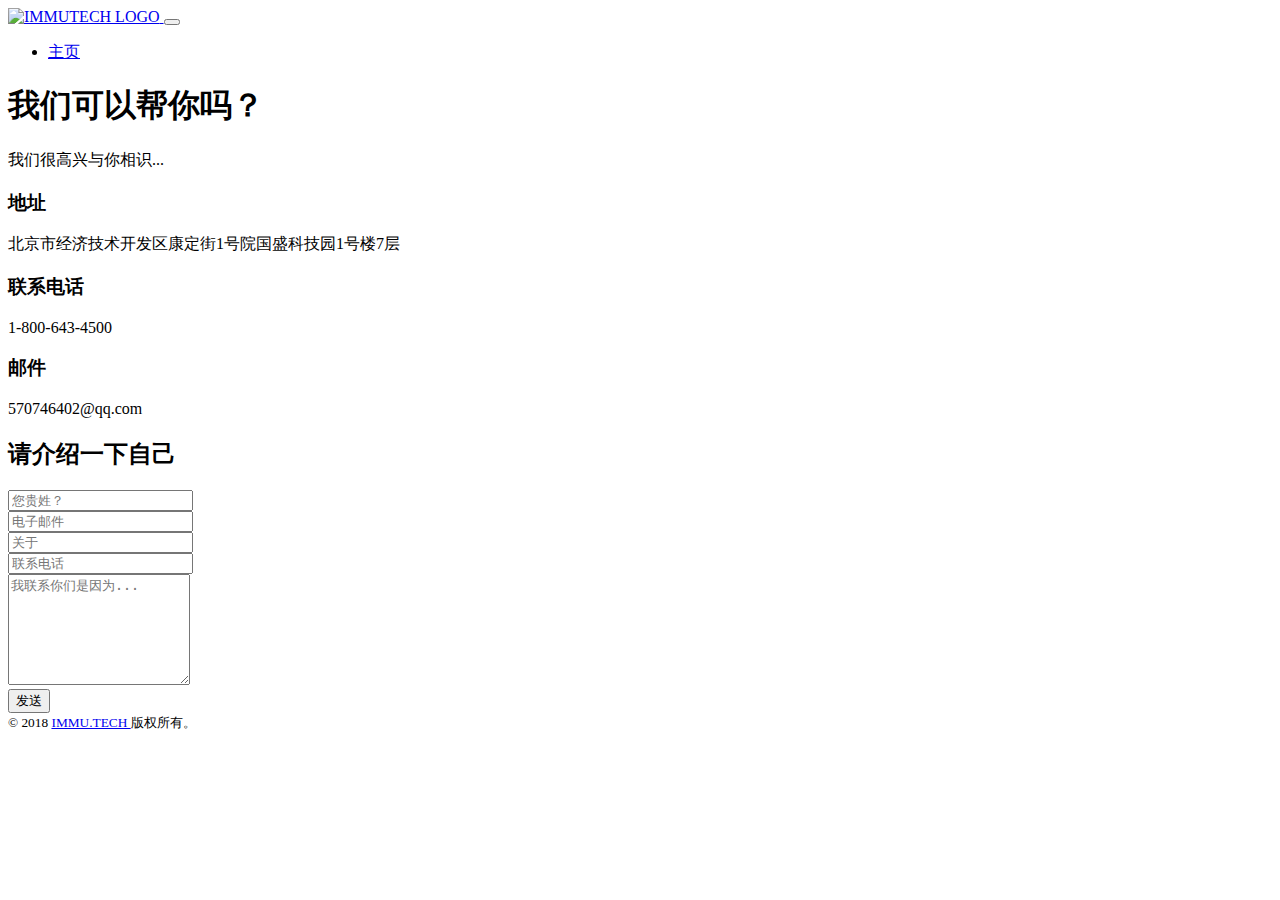
==== contacts.html @ 006c4b8a "Add files via upload" ====
<!DOCTYPE html>
<html lang="en" class="no-js">
  <!-- Head -->
  <head>
    <title>IMMUTECH | 联系我们</title>

    <!-- Meta -->
    <meta charset="utf-8"/>
    <meta name="viewport" content="width=device-width, initial-scale=1, shrink-to-fit=no">
    <meta http-equiv="x-ua-compatible" content="ie=edge">
    <meta name="keywords" content="immunotherapy, 免疫治疗, 细胞治疗, immunology">
    <meta name="description" content="IMMUTECH | 医明佳和">
    <meta name="author" content="immu.tech">

    <!-- Favicon -->
    <link rel="shortcut icon" href="favicon.ico" type="image/x-icon">

    <!-- Web Fonts -->
    <link href="//fonts.googleapis.com/css?family=Playfair+Display:400,700%7COpen+Sans:300,400,600,700" rel="stylesheet">

    <!-- Web Fonts -->
    <link href="//fonts.googleapis.com/css?family=Playfair+Display:400,700%7COpen+Sans:300,400,600,700" rel="stylesheet">

    <!-- Bootstrap Styles -->
    <link rel="stylesheet" type="text/css" href="assets/vendors/bootstrap/css/bootstrap.css">

    <!-- Components Vendor Styles -->
    <link rel="stylesheet" type="text/css" href="assets/vendors/font-awesome/css/fontawesome-all.min.css">

    <!-- Theme Styles -->
    <link rel="stylesheet" type="text/css" href="assets/css/styles.css">
    <style type="text/css">
      span{
        color: #0d6bbc;
        font-family: Futura;
      }
    </style>
    <!-- Chinese Fonts -->
    <script type="text/javascript" src="youziku.api.min.js"></script> 
    <script type="text/javascript"> 
      
      $youziku.load("h1", "3a5d641048bb4bfd8fa4d58d7695a85d", "cyjianxk");
      
      $youziku.draw(); 
      </script>
  </head>
  <!-- End Head -->

  <body>
    <!-- Header -->
    <header>
      <!-- Navbar -->
      <nav class="js-navbar-scroll navbar fixed-top navbar-expand-lg navbar-dark">
        <div class="container-fluid">
          <a class="navbar-brand" href="index.html">
            <img src="assets/img/logo-white.png" alt="IMMUTECH LOGO" style="width: 180px;">
          </a>

          <button class="navbar-toggler" type="button"
                  data-toggle="collapse"
                  data-target="#navbarTogglerDemo"

                  aria-controls="navbarTogglerDemo"
                  aria-expanded="false"
                  aria-label="Toggle navigation">
            <span class="navbar-toggler-icon"></span>
          </button>

          <div class="collapse navbar-collapse" id="navbarTogglerDemo">

            <ul class="navbar-nav ml-auto mt-2 mt-lg-0">
              <li class="nav-item mr-4 mb-2 mb-lg-0">
                <a class="nav-link" href="immutechstart.html">主页</a>
              </li>
            </ul>
          </div>
        </div>
      </nav>
      <!-- End Navbar -->

      <!-- Promo Block -->
      <section class="js-parallax u-promo-block u-promo-block--mheight-500 u-overlay u-overlay--dark text-white" style="background-image: url(assets/img-temp/1920x1080/img7.jpg);">
        <!-- Promo Content -->
        <div class="container u-overlay__inner u-ver-center u-content-space">
          <div class="row justify-content-center">
            <div class="col-12">
              <div class="text-center">
                <h1 class="display-sm-4 display-lg-3">我们可以帮你吗？</h1>
                <p class="h6 text-uppercase u-letter-spacing-sm mb-0">我们很高兴与你相识...</p>
              </div>
            </div>
          </div>
        </div>
        <!-- End Promo Content -->
      </section>
      <!-- End Promo Block -->
    </header>
    <!-- End Header -->

    <main role="main">
      <!-- Icon Block -->
      <section class="container-fluid">
        <div class="row text-center u-icon-block">
          <!-- Icon Block Column -->
          <div class="col-lg-4 u-icon-block__col">
            <span class="u-icon u-icon-primary u-icon--size--xl rounded-circle mb-4">
              <span class="fas fa-map u-icon__inner text-white"></span>
            </span>
            <h3 class="h5">地址</h3>
            <p class="mb-0">北京市经济技术开发区康定街1号院国盛科技园1号楼7层</p>
          </div>
          <!-- End Icon Block Column -->

          <!-- Icon Block Column -->
          <div class="col-lg-4 u-icon-block__col u-icon-block__col--left-brd">
            <span class="u-icon u-icon-primary u-icon--size--xl rounded-circle mb-4">
              <span class="fas fa-mobile u-icon__inner text-white"></span>
            </span>
            <h3 class="h5">联系电话</h3>
            <p class="mb-0">1-800-643-4500</p>
          </div>
          <!-- End Icon Block Column -->

          <!-- Icon Block Column -->
          <div class="col-lg-4 u-icon-block__col u-icon-block__col--left-brd">
            <span class="u-icon u-icon-primary u-icon--size--xl rounded-circle mb-4">
              <span class="fas fa-envelope-open u-icon__inner text-white"></span>
            </span>
            <h3 class="h5">邮件</h3>
            <p class="mb-0">570746402@qq.com</p>
          </div>
          <!-- End Icon Block Column -->
        </div>
      </section>
      <!-- End Icon Block -->

      <!-- Contact Form -->
      <section class="u-content-space">
        <div class="container">
          <header class="text-center w-md-50 mx-auto mb-8">
            <h2 class="h1">请介绍一下自己</h2>
            
          </header>

          <form class="text-center w-md-75 mx-auto" action="#">
            <div class="row">
              <div class="col-lg-6 form-group mb-4">
                <input class="form-control form-control-lg" placeholder="您贵姓？" type="text">
              </div>

              <div class="col-lg-6 form-group mb-4">
                <input class="form-control form-control-lg" placeholder="电子邮件" type="email">
              </div>

              <div class="col-lg-6 form-group mb-4">
                <input class="form-control form-control-lg" placeholder="关于" type="text">
              </div>

              <div class="col-lg-6 form-group mb-4">
                <input class="form-control form-control-lg" placeholder="联系电话" type="tel">
              </div>

              <div class="col-lg-12 form-group mb-6">
                <textarea class="form-control form-control-lg" rows="7" placeholder="我联系你们是因为..."></textarea>
              </div>
            </div>

            <div class="text-center">
              <button class="btn btn-lg btn-primary py-3 px-4" type="submit">发送</button>
            </div>
          </form>
        </div>
      </section>
      <!-- End Contact Form -->
    </main>

    <!-- Footer -->
    <footer class="bg-dark py-5">
      <div class="container">
        <div class="row">
          <div class="col-md-8 text-center text-md-left mb-3 mb-md-0">
            <small class="text-white">&copy; 2018 <a class="text-white" href="https://immu.tech"> IMMU.TECH </a>版权所有。</small>
          </div>

          
        </div>
      </div>
    </footer>
    <!-- End Footer -->

    <!-- Call Us Modal Window -->
    <!-- End Call Us Modal Window -->

    <!-- JAVASCRIPTS (Load javascripts at bottom, this will reduce page load time) -->
    <!-- Global Vendor -->
    <script src="assets/vendors/jquery.min.js"></script>
    <script src="assets/vendors/jquery.migrate.min.js"></script>
    <script src="assets/vendors/popper.min.js"></script>
    <script src="assets/vendors/bootstrap/js/bootstrap.min.js"></script>

    <!-- Components Vendor  -->
    <script src="assets/vendors/jquery.parallax.js"></script>

    <!-- Theme Settings and Calls -->
    <script src="assets/js/global.js"></script>

    <!-- Theme Components and Settings -->
    <script src="assets/js/vendors/parallax.js"></script>
    <!-- END JAVASCRIPTS -->
  </body>
  <!-- End Body -->
</html>
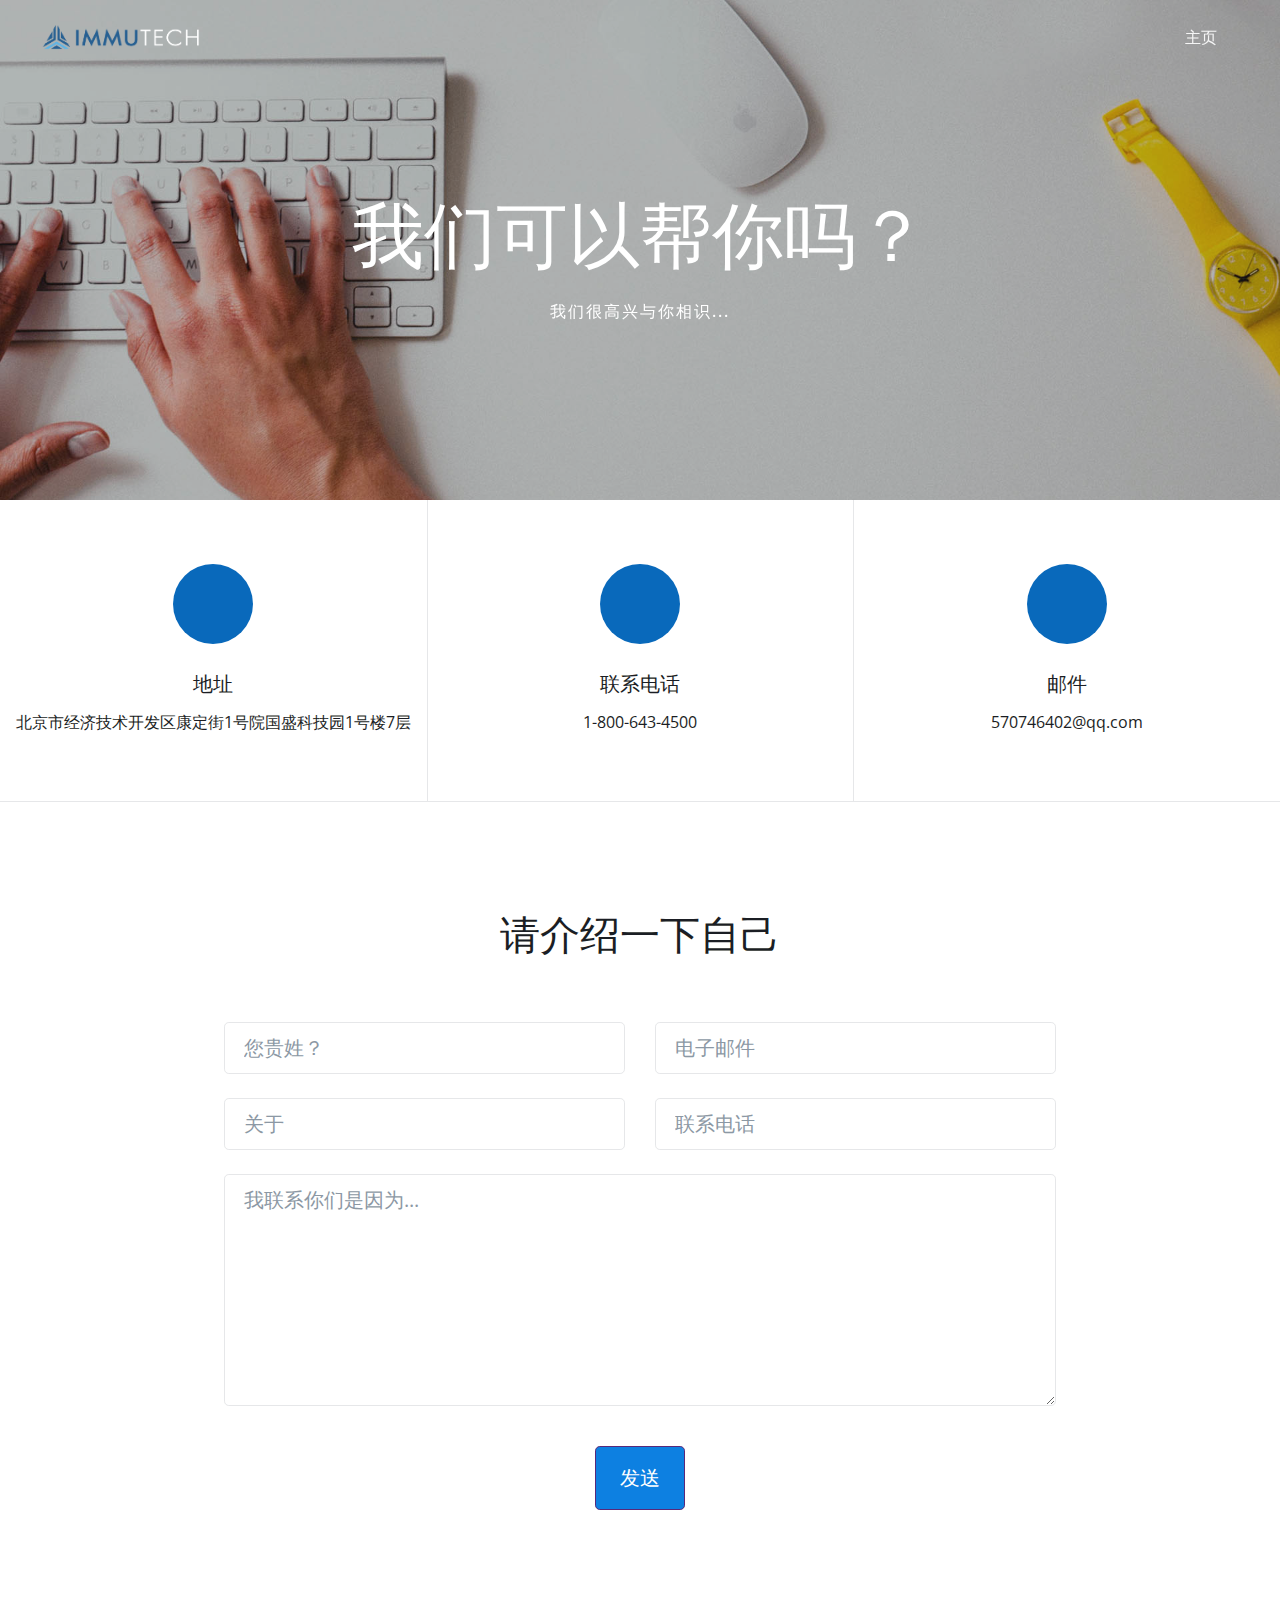
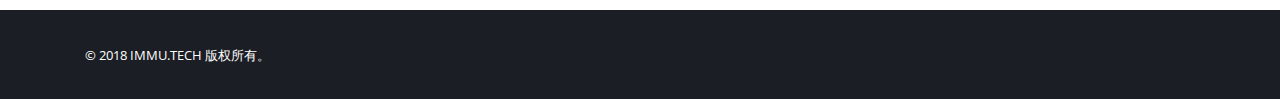
==== commit 4a59cd1c: "Update contacts.html" ====
--- a/contacts.html
+++ b/contacts.html
@@ -70,7 +70,7 @@
 
             <ul class="navbar-nav ml-auto mt-2 mt-lg-0">
               <li class="nav-item mr-4 mb-2 mb-lg-0">
-                <a class="nav-link" href="immutechstart.html">主页</a>
+                <a class="nav-link" href="index.html">主页</a>
               </li>
             </ul>
           </div>
@@ -209,4 +209,4 @@
     <!-- END JAVASCRIPTS -->
   </body>
   <!-- End Body -->
-</html>+</html>
--- a/assets/css/styles.css
+++ b/assets/css/styles.css
@@ -0,0 +1,1287 @@
+/*
+ * Stream v1.0 (https://htmlstream.com)
+ * Copyright Htmlstream
+ * Licensed under MIT
+ */
+/*------------------------------------
+  Default Styles
+------------------------------------*/
+html {
+  font-size: 1rem;
+}
+
+body {
+  font-weight: 400;
+  font-size: 1rem;
+  font-family: "Open Sans", sans-serif;
+  line-height: 1.6;
+  color: #1b1e24;
+  -webkit-font-smoothing: antialiased;
+  -moz-osx-font-smoothing: grayscale;
+  -moz-font-feature-settings: "liga", "kern";
+  text-rendering: optimizelegibility;
+}
+
+a {
+  color: #59287a;
+}
+
+a:hover {
+  color: #59287a;
+}
+
+a:focus {
+  outline: none;
+}
+
+p {
+  line-height: 1.8;
+}
+
+figure {
+  margin-bottom: 0;
+}
+
+hr {
+  border-color: #e6e7e9;
+}
+
+[role=button] {
+  cursor: pointer;
+}
+
+/*------------------------------------
+  Headings
+------------------------------------*/
+.h1, .h2, .h3, .h4, .h5, .h6, .h7,
+h1, h2, h3, h4, h5, h6 {
+  line-height: 1.6;
+}
+
+/*------------------------------------
+  Highlight Color
+------------------------------------*/
+::-moz-selection {
+  color: #fff;
+  background-color: #59287a;
+}
+
+::selection {
+  color: #fff;
+  background-color: #59287a;
+}
+
+.bg-primary ::-moz-selection {
+  color: #59287a;
+  background-color: #fff;
+}
+
+.bg-primary ::selection {
+  color: #59287a;
+  background-color: #fff;
+}
+
+/*----------------------------------
+  Alerts
+------------------------------------*/
+/* Alert Icon */
+.alert__icon {
+  font-size: 1.25rem;
+}
+
+/* Alert Close Button */
+.alert__close {
+  padding: 0;
+  line-height: 1.3;
+  opacity: .7;
+  background: none;
+  border: none;
+  cursor: pointer;
+  font-size: 1.625rem;
+  transition: all .3s;
+}
+
+.alert__close--light {
+  color: #fff;
+}
+
+.alert__close--dark {
+  color: #1b1e24;
+}
+
+.alert__close:hover {
+  opacity: 1;
+}
+
+.alert__close:focus {
+  outline: 0 none;
+  box-shadow: none;
+}
+
+/*----------------------------------
+  Background Arrow
+------------------------------------*/
+.u-bg-arrow-wrapper {
+  position: relative;
+}
+
+.u-bg-arrow-bottom::before {
+  position: absolute;
+  content: "";
+  left: 50%;
+  margin-left: -20px;
+  bottom: -25px;
+  border-style: solid;
+  border-width: 25px 20px 0 20px;
+  border-color: #fff transparent transparent transparent;
+  z-index: 3;
+}
+
+/*----------------------------------
+  Avatars
+------------------------------------*/
+.u-avatar {
+  border: solid 3px #fff;
+}
+
+/*----------------------------------
+  Border Radius
+------------------------------------*/
+.rounded-md {
+  border-radius: .625rem;
+}
+
+/*----------------------------------
+  Buttons
+------------------------------------*/
+.btn {
+  cursor: pointer;
+  transition: .2s ease;
+}
+
+.btn.focus,
+.btn:focus .btn.active:focus, .btn:active:focus {
+  outline: 0 none;
+  box-shadow: none;
+  border-color: transparent;
+}
+
+.btn--circle {
+  border-radius: 100%;
+  padding: 0;
+  width: 2.625rem;
+  height: 2.625rem;
+  line-height: 2.625rem;
+}
+
+.btn--circle.btn-sm {
+  width: 1.9375rem;
+  height: 1.9375rem;
+  line-height: 1.9375rem;
+}
+
+.btn--circle.btn-lg {
+  width: 3.25rem;
+  height: 3.25rem;
+  line-height: 3.25rem;
+}
+
+.btn--pill {
+  border-radius: 6.25rem;
+  padding-left: 1.25rem;
+  padding-right: 1.25rem;
+}
+
+.btn--pill.btn-sm {
+  padding-left: 0.9375rem;
+  padding-right: 0.9375rem;
+}
+
+.btn--pill.btn-lg {
+  padding-left: 1.5625rem;
+  padding-right: 1.5625rem;
+}
+
+.btn-link {
+  color: #59287a;
+}
+
+.btn-link:hover {
+  color: #59287a;
+}
+
+/*----------------------------------
+  Carousell
+------------------------------------*/
+.carousel-control-size {
+  font-size: 2rem;
+}
+
+/*----------------------------------
+  Forms
+------------------------------------*/
+/* Form Lable States */
+.is-valid .form-label-text {
+  color: #0dd157;
+}
+
+.is-invalid .form-label-text {
+  color: #fb4143;
+}
+
+.is-disabled .form-label-text {
+  color: #8f95a0;
+}
+
+/* Form Pilled Shape */
+.form--pill {
+  border-radius: 6.25rem;
+  padding-left: 1rem;
+  padding-right: 1rem;
+}
+
+/* Forms Icon */
+.form-icon-wrapper {
+  position: relative;
+  display: block;
+}
+
+.form-icon-input-left {
+  padding-left: 2.1875rem;
+}
+
+.form-icon-input-right {
+  padding-right: 2.1875rem;
+}
+
+.form-icon {
+  position: absolute;
+  height: 100%;
+  width: 2.5rem;
+}
+
+.form-icon--left {
+  left: 0;
+}
+
+.form-icon--right {
+  right: 0;
+}
+
+.form-icon__item {
+  position: absolute;
+  top: 50%;
+  left: 50%;
+  color: #8f95a0;
+  transform: translate(-50%, -50%);
+}
+
+/* Form Toggles */
+.form-toggle {
+  position: relative;
+  cursor: pointer;
+}
+
+.form-toggle__item {
+  display: block;
+  padding-left: 1px;
+  padding-right: 1px;
+  cursor: pointer;
+  width: 43px;
+  height: 22px;
+  font-style: normal;
+  font-weight: 700;
+  font-size: 9px;
+  color: #d5d7dc;
+  border: solid 1px #d5d7dc;
+  border-radius: 6.25rem;
+}
+
+.form-toggle__item i::before, .form-toggle__item i::after {
+  content: "";
+  display: block;
+  position: absolute;
+}
+
+.form-toggle__item i::before {
+  content: attr(data-uncheck-icon);
+  top: 0;
+  left: 0;
+  width: 100%;
+  line-height: 18px;
+  text-align: right;
+  padding: 2px 7px;
+}
+
+.form-toggle__item i::after {
+  left: 4px;
+  width: 16px;
+  height: 16px;
+  background-color: #d5d7dc;
+  border-radius: 50%;
+  transform: translateY(-50%);
+  transition: left .2s ease;
+}
+
+.form-toggle input[type="checkbox"],
+.form-toggle input[type="radio"] {
+  position: absolute;
+  z-index: -1;
+  opacity: 0;
+}
+
+.form-toggle input[type="checkbox"]:checked + .form-toggle__item,
+.form-toggle input[type="checkbox"]:checked + * .form-toggle__item,
+.form-toggle input[type="radio"]:checked + .form-toggle__item,
+.form-toggle input[type="radio"]:checked + * .form-toggle__item {
+  color: #fff;
+  background-color: #59287a;
+  border-color: #59287a;
+  transition: all .3s ease;
+}
+
+.form-toggle input[type="checkbox"]:checked + .form-toggle__item i:before,
+.form-toggle input[type="checkbox"]:checked + * .form-toggle__item i:before,
+.form-toggle input[type="radio"]:checked + .form-toggle__item i:before,
+.form-toggle input[type="radio"]:checked + * .form-toggle__item i:before {
+  content: attr(data-check-icon);
+  text-align: left;
+}
+
+.form-toggle input[type="checkbox"]:checked + .form-toggle__item i::after,
+.form-toggle input[type="checkbox"]:checked + * .form-toggle__item i::after,
+.form-toggle input[type="radio"]:checked + .form-toggle__item i::after,
+.form-toggle input[type="radio"]:checked + * .form-toggle__item i::after {
+  left: calc(100% - 19px);
+  background-color: #fff;
+}
+
+.is-valid .form-toggle__item {
+  color: #0dd157;
+  border: solid 1px #0dd157;
+}
+
+.is-valid .form-toggle__item i::after {
+  background-color: #0dd157;
+}
+
+.is-valid .form-toggle input[type="checkbox"]:checked + .form-toggle__item,
+.is-valid .form-toggle input[type="checkbox"]:checked + * .form-toggle__item,
+.is-valid .form-toggle input[type="radio"]:checked + .form-toggle__item,
+.is-valid .form-toggle input[type="radio"]:checked + * .form-toggle__item {
+  background-color: #0dd157;
+  border-color: #0dd157;
+}
+
+.is-invalid .form-toggle__item {
+  color: #fb4143;
+  border: solid 1px #fb4143;
+}
+
+.is-invalid .form-toggle__item i::after {
+  background-color: #fb4143;
+}
+
+.is-invalid .form-toggle input[type="checkbox"]:checked + .form-toggle__item,
+.is-invalid .form-toggle input[type="checkbox"]:checked + * .form-toggle__item,
+.is-invalid .form-toggle input[type="radio"]:checked + .form-toggle__item,
+.is-invalid .form-toggle input[type="radio"]:checked + * .form-toggle__item {
+  background-color: #fb4143;
+  border-color: #fb4143;
+}
+
+.is-disabled .form-toggle__item {
+  color: #e6e7e9;
+  border: solid 1px #e6e7e9;
+}
+
+.is-disabled .form-toggle__item i::after {
+  background-color: #e6e7e9;
+}
+
+.is-disabled .form-toggle input[type="checkbox"]:checked + .form-toggle__item,
+.is-disabled .form-toggle input[type="checkbox"]:checked + * .form-toggle__item,
+.is-disabled .form-toggle input[type="radio"]:checked + .form-toggle__item,
+.is-disabled .form-toggle input[type="radio"]:checked + * .form-toggle__item {
+  background-color: #e6e7e9;
+  border-color: #e6e7e9;
+}
+
+/* Bootstrap's Custom Controls */
+.custom-control-input.is-valid:checked ~ .custom-control-label::before {
+  background-color: #0dd157;
+}
+
+.custom-control-input.is-invalid:checked ~ .custom-control-label::before {
+  background-color: #fb4143;
+}
+
+.custom-control-input:disabled:checked ~ .custom-control-label::before {
+  background-color: #d5d7dc;
+}
+
+/*----------------------------------
+  Modals
+------------------------------------*/
+.modal-content {
+  box-shadow: 0 0.25rem 0.6rem rgba(27, 30, 36, 0.07);
+}
+
+@media (min-width: 576px) {
+  .modal-content {
+    box-shadow: 0 0.5rem 1.625rem rgba(27, 30, 36, 0.07);
+  }
+}
+
+/*----------------------------------
+  Pager
+------------------------------------*/
+.pager-btn {
+  min-width: 7.2rem;
+}
+
+.pager-btn.btn-sm {
+  min-width: 6.2rem;
+}
+
+.pager-btn.btn-lg {
+  min-width: 9.4rem;
+}
+
+/*----------------------------------
+  Popover
+------------------------------------*/
+.popover {
+  box-shadow: 0 0.25rem 0.6rem rgba(27, 30, 36, 0.07);
+}
+
+/*----------------------------------
+  Progress Bars
+------------------------------------*/
+.progress--pill {
+  border-radius: 6.25rem;
+}
+
+.u-progress-bar-vertical {
+  display: flex;
+  flex-flow: column nowrap;
+  justify-content: flex-end;
+  background-color: #faf7fc;
+  height: 200px;
+}
+
+.u-progress-bar-vertical__indicator {
+  background-color: #59287a;
+}
+
+/*----------------------------------
+  Tabs
+------------------------------------*/
+.nav-tabs--v1 .nav-item {
+  margin-right: 3px;
+}
+
+.nav-tabs--v1 .nav-item:last-child {
+  margin-right: 0;
+}
+
+.nav-tabs--v1 .nav-link {
+  border-top-width: 3px;
+}
+
+.nav-tabs--v1 .nav-link:hover, .nav-tabs--v1 .nav-link:focus {
+  border-color: transparent;
+}
+
+.nav-tabs--v1 .nav-link.active,
+.nav-tabs--v1 .nav-item.show .nav-link {
+  border-top-color: #59287a;
+}
+
+.nav-tabs--v1 .nav-link.active:hover, .nav-tabs--v1 .nav-link.active:focus,
+.nav-tabs--v1 .nav-item.show .nav-link:hover,
+.nav-tabs--v1 .nav-item.show .nav-link:focus {
+  border-left-color: #e6e7e9;
+  border-right-color: #e6e7e9;
+  border-top-color: #59287a;
+}
+
+.tab-content--v1 {
+  padding: 1.25rem 1rem;
+  margin-top: -1px;
+  border: solid 1px #e6e7e9;
+  border-bottom-left-radius: 0.25rem;
+  border-bottom-right-radius: 0.25rem;
+}
+
+.tab-content--v1 p:last-of-type {
+  margin-bottom: 0;
+}
+
+/*----------------------------------
+  Blockquote-v1
+------------------------------------*/
+.blockquote-v1 {
+  padding: 1.5rem 1.25rem;
+  background-color: #f6f9fc;
+  font-size: 1.25rem;
+  font-weight: 300;
+  border-radius: 0.25rem;
+  margin-bottom: 1rem;
+}
+
+.blockquote-v1--left {
+  border-left: solid 0.25rem #59287a;
+}
+
+.blockquote-v1--right {
+  border-right: solid 0.25rem #59287a;
+}
+
+/*----------------------------------
+  Blockquote-v2
+------------------------------------*/
+.u-blockquote-v2 {
+  position: relative;
+  background-color: #fff;
+  box-shadow: 5px 6px 9px -6px rgba(0, 0, 0, 0.15);
+  padding: 1.875rem 1.875rem 1.875rem 3.75rem;
+}
+
+.u-blockquote-v2::before {
+  content: "\201C";
+  position: absolute;
+  width: 3.75rem;
+  margin: -1.5625rem 0 0 -2.5rem;
+  color: #59287a;
+  font-size: 3.75rem;
+}
+
+.u-blockquote-v2::after {
+  content: "";
+  position: absolute;
+  bottom: -1.875rem;
+  left: 3.75rem;
+  display: block;
+  width: 0;
+  height: 0;
+  border-style: solid;
+  border-width: 30px 30px 0 0;
+  border-color: #fff transparent transparent transparent;
+  filter: drop-shadow(2px 2px 1px rgba(0, 0, 0, 0.1));
+}
+
+.u-blockquote-v2__image {
+  width: 3.75rem;
+  height: 3.75rem;
+}
+
+/*------------------------------------
+  Clients
+------------------------------------*/
+.u-clients__item {
+  border-width: 1px 0 1px 1px;
+  border-color: #e6e7e9;
+  border-style: solid;
+  padding: 3rem 0;
+}
+
+.u-clients__image {
+  width: 7.5rem;
+  margin-left: auto;
+  margin-right: auto;
+  filter: url("data:image/svg+xml;utf8,<svg xmlns='http://www.w3.org/2000/svg'><filter id='grayscale'><feColorMatrix type='matrix' values='0.3333 0.3333 0.3333 0 0 0.3333 0.3333 0.3333 0 0 0.3333 0.3333 0.3333 0 0 0 0 0 1 0'/></filter></svg>#grayscale");
+  filter: gray;
+  -webkit-filter: grayscale(100%);
+  opacity: .3;
+  transition: all 0.3s ease;
+}
+
+.u-clients__image:hover {
+  filter: url("data:image/svg+xml;utf8,<svg xmlns='http://www.w3.org/2000/svg'><filter id='grayscale'><feColorMatrix type='matrix' values='1 0 0 0 0, 0 1 0 0 0, 0 0 1 0 0, 0 0 0 1 0'/></filter></svg>#grayscale");
+  -webkit-filter: grayscale(0%);
+  opacity: 1;
+}
+
+/*------------------------------------
+  Mockup (Browser)
+------------------------------------*/
+.u-browser-img {
+  position: relative;
+  top: -7px;
+  border-bottom-left-radius: 0.5rem;
+  border-bottom-right-radius: 0.5rem;
+}
+
+/*------------------------------------
+  Device (iPad)
+------------------------------------*/
+.u-device {
+  position: relative;
+  width: 85%;
+  z-index: -1;
+  margin-bottom: -10rem;
+}
+
+.u-device__item {
+  border-radius: 2rem;
+  box-shadow: 10px 15px 55px 15px rgba(140, 152, 164, 0.1);
+}
+
+/*------------------------------------
+  Icon
+------------------------------------*/
+.u-icon {
+  position: relative;
+  z-index: 1;
+  line-height: .7;
+  display: inline-block;
+  vertical-align: middle;
+  text-align: center;
+  width: 2.25rem;
+  height: 2.25rem;
+  font-size: 1.125rem;
+  border-radius: .25rem;
+  transition: .3s ease-in-out;
+}
+
+.u-icon__inner {
+  position: absolute;
+  top: 50%;
+  left: 50%;
+  transform: translate(-50%, -50%);
+}
+
+.u-icon__inner-bottom-minus {
+  top: 90%;
+}
+
+/*------------------------------------
+  Icon Sizes
+------------------------------------*/
+/* Extra Small */
+.u-icon--size--xs {
+  width: 1.5rem;
+  height: 1.5rem;
+  font-size: 0.8125rem;
+}
+
+/* Small */
+.u-icon--size--sm {
+  width: 2rem;
+  height: 2rem;
+  font-size: 1rem;
+}
+
+/* Large */
+.u-icon--size--lg {
+  width: 3.5rem;
+  height: 3.5rem;
+  font-size: 1.75rem;
+}
+
+/* Extra Large */
+.u-icon--size--xl {
+  width: 5rem;
+  height: 5rem;
+  font-size: 2.375rem;
+}
+
+/*------------------------------------
+  Icon Default Styles
+------------------------------------*/
+/* primary */
+.u-icon-primary {
+  color: color-yiq(#59287a);
+  background-color: #0969bb;
+  border-color:  #0969bb;
+}
+
+.u-icon-primary[href]:hover {
+  color: color-yiq(#441f5d);
+  background-color: #441f5d;
+  border-color: #3d1b54;
+}
+
+.u-icon-primary.disabled, .u-icon-primary:disabled {
+  background-color: #59287a;
+  border-color: #59287a;
+}
+
+/* secondary */
+.u-icon-secondary {
+  color: color-yiq(#00c9a7);
+  background-color: #00c9a7;
+  border-color: #00c9a7;
+}
+
+.u-icon-secondary[href]:hover {
+  color: color-yiq(#00a387);
+  background-color: #00a387;
+  border-color: #00967d;
+}
+
+.u-icon-secondary.disabled, .u-icon-secondary:disabled {
+  background-color: #00c9a7;
+  border-color: #00c9a7;
+}
+
+/* success */
+.u-icon-success {
+  color: color-yiq(#0dd157);
+  background-color: #0dd157;
+  border-color: #0dd157;
+}
+
+.u-icon-success[href]:hover {
+  color: color-yiq(#0bad48);
+  background-color: #0bad48;
+  border-color: #0aa143;
+}
+
+.u-icon-success.disabled, .u-icon-success:disabled {
+  background-color: #0dd157;
+  border-color: #0dd157;
+}
+
+/* info */
+.u-icon-info {
+  color: color-yiq(#2972fa);
+  background-color: #2972fa;
+  border-color: #2972fa;
+}
+
+.u-icon-info[href]:hover {
+  color: color-yiq(#065af7);
+  background-color: #065af7;
+  border-color: #0555eb;
+}
+
+.u-icon-info.disabled, .u-icon-info:disabled {
+  background-color: #2972fa;
+  border-color: #2972fa;
+}
+
+/* warning */
+.u-icon-warning {
+  color: color-yiq(#fab633);
+  background-color: #fab633;
+  border-color: #fab633;
+}
+
+.u-icon-warning[href]:hover {
+  color: color-yiq(#f9a90e);
+  background-color: #f9a90e;
+  border-color: #f4a306;
+}
+
+.u-icon-warning.disabled, .u-icon-warning:disabled {
+  background-color: #fab633;
+  border-color: #fab633;
+}
+
+/* danger */
+.u-icon-danger {
+  color: color-yiq(#fb4143);
+  background-color: #fb4143;
+  border-color: #fb4143;
+}
+
+.u-icon-danger[href]:hover {
+  color: color-yiq(#fa1c1e);
+  background-color: #fa1c1e;
+  border-color: #fa0f12;
+}
+
+.u-icon-danger.disabled, .u-icon-danger:disabled {
+  background-color: #fb4143;
+  border-color: #fb4143;
+}
+
+/* light */
+.u-icon-light {
+  color: color-yiq(#f6f9fc);
+  background-color: #f6f9fc;
+  border-color: #f6f9fc;
+}
+
+.u-icon-light[href]:hover {
+  color: color-yiq(#d9e6f2);
+  background-color: #d9e6f2;
+  border-color: #d0e0ef;
+}
+
+.u-icon-light.disabled, .u-icon-light:disabled {
+  background-color: #f6f9fc;
+  border-color: #f6f9fc;
+}
+
+/* dark */
+.u-icon-dark {
+  color: color-yiq(#1b1e24);
+  background-color: #1b1e24;
+  border-color: #1b1e24;
+}
+
+.u-icon-dark[href]:hover {
+  color: color-yiq(#0b0c0e);
+  background-color: #0b0c0e;
+  border-color: #050607;
+}
+
+.u-icon-dark.disabled, .u-icon-dark:disabled {
+  background-color: #1b1e24;
+  border-color: #1b1e24;
+}
+
+/* white */
+.u-icon-white {
+  color: color-yiq(#fff);
+  background-color: #fff;
+  border-color: #fff;
+}
+
+.u-icon-white[href]:hover {
+  color: color-yiq(#ececec);
+  background-color: #ececec;
+  border-color: #e6e6e6;
+}
+
+.u-icon-white.disabled, .u-icon-white:disabled {
+  background-color: #fff;
+  border-color: #fff;
+}
+
+/* facebook */
+.u-icon-facebook {
+  color: color-yiq(#3b5998);
+  background-color: #3b5998;
+  border-color: #3b5998;
+}
+
+.u-icon-facebook[href]:hover {
+  color: color-yiq(#30497c);
+  background-color: #30497c;
+  border-color: #2d4373;
+}
+
+.u-icon-facebook.disabled, .u-icon-facebook:disabled {
+  background-color: #3b5998;
+  border-color: #3b5998;
+}
+
+/* google */
+.u-icon-google {
+  color: color-yiq(#d14130);
+  background-color: #d14130;
+  border-color: #d14130;
+}
+
+.u-icon-google[href]:hover {
+  color: color-yiq(#b33628);
+  background-color: #b33628;
+  border-color: #a93325;
+}
+
+.u-icon-google.disabled, .u-icon-google:disabled {
+  background-color: #d14130;
+  border-color: #d14130;
+}
+
+/* twitter */
+.u-icon-twitter {
+  color: color-yiq(#1da1f2);
+  background-color: #1da1f2;
+  border-color: #1da1f2;
+}
+
+.u-icon-twitter[href]:hover {
+  color: color-yiq(#0d8ddc);
+  background-color: #0d8ddc;
+  border-color: #0c85d0;
+}
+
+.u-icon-twitter.disabled, .u-icon-twitter:disabled {
+  background-color: #1da1f2;
+  border-color: #1da1f2;
+}
+
+/* instagram */
+.u-icon-instagram {
+  color: color-yiq(#3f729b);
+  background-color: #3f729b;
+  border-color: #3f729b;
+}
+
+.u-icon-instagram[href]:hover {
+  color: color-yiq(#345e80);
+  background-color: #345e80;
+  border-color: #305777;
+}
+
+.u-icon-instagram.disabled, .u-icon-instagram:disabled {
+  background-color: #3f729b;
+  border-color: #3f729b;
+}
+
+/* github */
+.u-icon-github {
+  color: color-yiq(#24292e);
+  background-color: #24292e;
+  border-color: #24292e;
+}
+
+.u-icon-github[href]:hover {
+  color: color-yiq(#131619);
+  background-color: #131619;
+  border-color: #0e1011;
+}
+
+.u-icon-github.disabled, .u-icon-github:disabled {
+  background-color: #24292e;
+  border-color: #24292e;
+}
+
+/*------------------------------------
+  Icon Block
+------------------------------------*/
+.u-icon-block__col {
+  padding-top: 4rem;
+  padding-bottom: 4rem;
+}
+
+@media (min-width: 992px) {
+  .u-icon-block {
+    border-bottom: solid 1px #e6e7e9;
+  }
+  .u-icon-block__col--left-brd {
+    border-left: solid 1px #e6e7e9;
+  }
+}
+
+/*----------------------------------
+  Header
+------------------------------------*/
+@media (max-width: 767px) {
+  .navbar-expand-sm.fixed-top {
+    background-color: rgba(27, 30, 36, 0.3);
+  }
+}
+
+@media (max-width: 991px) {
+  .navbar-expand-md.fixed-top {
+    background-color: rgba(27, 30, 36, 0.3);
+  }
+}
+
+@media (max-width: 1199px) {
+  .navbar-expand-lg.fixed-top {
+    background-color: rgba(12, 0, 9, 0.3);
+  }
+}
+
+.navbar-bg-onscroll.fixed-top {
+  background-color: #04243f;
+  transition: all .3s ease-out;
+}
+
+.navbar-bg-onscroll.fixed-top--fade {
+  transition: all .4s ease-out;
+}
+
+/*------------------------------------
+  Portfolio
+------------------------------------*/
+.u-portfolio-controls__item {
+  display: inline-block;
+  cursor: pointer;
+}
+
+.u-portfolio-controls__item:not(:last-child)::after {
+  content: "|";
+  font-size: 0.71429rem;
+  margin: 0 4px;
+  position: relative;
+  top: -2px;
+  line-height: inherit;
+  display: inline-block;
+  vertical-align: middle;
+  color: transparent;
+}
+
+@media (min-width: 992px) {
+  .u-portfolio-controls__item:not(:last-child)::after {
+    color: #d5d7dc;
+    margin: 0 7px 0 12px;
+  }
+}
+
+.u-portfolio-controls a {
+  color: #1b1e24;
+}
+
+.u-portfolio-controls a.active {
+  color: #59287a;
+}
+
+.u-portfolio__item {
+  overflow: hidden;
+  z-index: 2;
+}
+
+.u-portfolio__image {
+  display: block;
+  width: 100%;
+  height: auto;
+  transition: all .2s ease;
+}
+
+.u-portfolio__item:hover .u-portfolio__image {
+  transform: translate3d(0, -60px, 0);
+}
+
+.u-portfolio__info {
+  position: absolute;
+  bottom: 0;
+  left: 0;
+  right: 0;
+  height: 3.75rem;
+  overflow: hidden;
+  padding-left: 0.9375rem;
+  padding-right: 0.9375rem;
+  padding-top: 0.3125rem;
+  padding-bottom: 0.3125rem;
+  color: #fff;
+  background-color: #59287a;
+  transition: all .2s ease;
+  transform: translate3d(0, 3.75rem, 0);
+}
+
+.u-portfolio__info small {
+  opacity: .7;
+}
+
+.u-portfolio__item:hover .u-portfolio__info {
+  transform: translate3d(0, 0, 0);
+}
+
+.u-portfolio__zoom {
+  position: absolute;
+  top: 0;
+  bottom: 0;
+  left: 0;
+  right: 0;
+  text-indent: -10000px;
+}
+
+/*----------------------------------
+  Promo Block v1
+------------------------------------*/
+.u-promo-block {
+  position: relative;
+  min-height: 100vh;
+  padding-top: 6.25rem;
+  padding-bottom: 6.25rem;
+  background-repeat: no-repeat;
+  background-position: 50% 0;
+  background-size: cover;
+}
+
+.u-promo-block--mheight-450 {
+  min-height: 450px;
+}
+
+.u-promo-block--mheight-500 {
+  min-height: 500px;
+}
+
+.u-promo-block--mheight-600 {
+  min-height: 600px;
+}
+
+@media (max-width: 1199px) {
+  .u-promo-block {
+    background-attachment: fixed;
+  }
+}
+
+/*------------------------------------
+  Pricing
+------------------------------------*/
+.u-pricing {
+  background-color: #fff;
+}
+
+.u-pricing__header {
+  position: relative;
+  padding: 2.5rem 1.5rem;
+}
+
+.u-pricing__header-price {
+  display: block;
+  line-height: .84;
+}
+
+.u-pricing__header-title {
+  opacity: .8;
+}
+
+.u-pricing__header-decoration {
+  position: absolute;
+  left: 0;
+  right: 0;
+  bottom: 0;
+}
+
+.u-pricing__content {
+  padding: 1.5rem;
+}
+
+.u-pricing__content .disabled .u-icon {
+  color: #85778f;
+  background-color: rgba(133, 119, 143, 0.1);
+}
+
+.u-pricing .disabled {
+  color: #85778f;
+}
+
+/*----------------------------------
+  Spaces
+------------------------------------*/
+.u-content-space {
+  padding-top: 6.25rem;
+  padding-bottom: 6.25rem;
+}
+
+.u-content-space-top {
+  padding-top: 6.25rem;
+}
+
+.u-content-space-bottom {
+  padding-bottom: 6.25rem;
+}
+
+/*----------------------------------
+  Pull
+------------------------------------*/
+.u-pull-half {
+  transform: translate3d(0, -50%, 0);
+}
+
+/*----------------------------------
+  Links
+------------------------------------*/
+.u-link {
+  color: #1b1e24;
+  text-decoration: none;
+}
+
+.u-link:hover {
+  color: #59287a;
+  text-decoration: none;
+}
+
+/*----------------------------------
+  Box Shadow
+------------------------------------*/
+.u-box-shadow-sm {
+  box-shadow: 0 0.2rem 1.25rem 0 rgba(27, 30, 36, 0.07);
+}
+
+.u-box-shadow-lg {
+  box-shadow: 0 0.4rem 2.2rem 0 rgba(27, 30, 36, 0.1);
+}
+
+/*----------------------------------
+  Hero Image
+------------------------------------*/
+.u-hero-img {
+  background-repeat: no-repeat;
+  background-position: 50% 0;
+  background-size: cover;
+}
+
+/*----------------------------------
+  Overlays
+------------------------------------*/
+.u-overlay {
+  position: relative;
+}
+
+.u-overlay::after {
+  content: "";
+  position: absolute;
+  top: 0;
+  right: 0;
+  bottom: 0;
+  left: 0;
+}
+
+.u-overlay--dark::after {
+  background-color: rgba(27, 30, 36, 0.3);
+}
+
+.u-overlay--light::after {
+  background-color: rgba(255, 255, 255, 0.3);
+}
+
+.u-overlay__inner {
+  position: relative;
+  z-index: 1;
+}
+
+/*----------------------------------
+  Block Alignments
+------------------------------------*/
+.u-ver-center {
+  position: absolute;
+  top: 50%;
+  left: 0;
+  right: 0;
+  transform: translate3d(0, -50%, 0);
+}
+
+.u-ver-bottom {
+  position: absolute;
+  left: 50%;
+  bottom: 0;
+  transform: translate3d(-50%, 0, 0);
+}
+
+/*----------------------------------
+  Typography
+------------------------------------*/
+/* Font Family */
+.u-font-accent {
+  font-family: "Playfair Display", serif;
+}
+
+/* Font Size */
+.u-font-size-75 {
+  font-size: 75%;
+}
+
+.u-font-size-90 {
+  font-size: 90%;
+}
+
+/* Letter Spacing */
+.u-letter-spacing-xs {
+  letter-spacing: 1px;
+}
+
+.u-letter-spacing-sm {
+  letter-spacing: 2px;
+}
+
+/*----------------------------------
+  Others
+------------------------------------*/
+.u-opacity-1 {
+  opacity: .1;
+}
+
+.u-opacity-6 {
+  opacity: .6;
+}
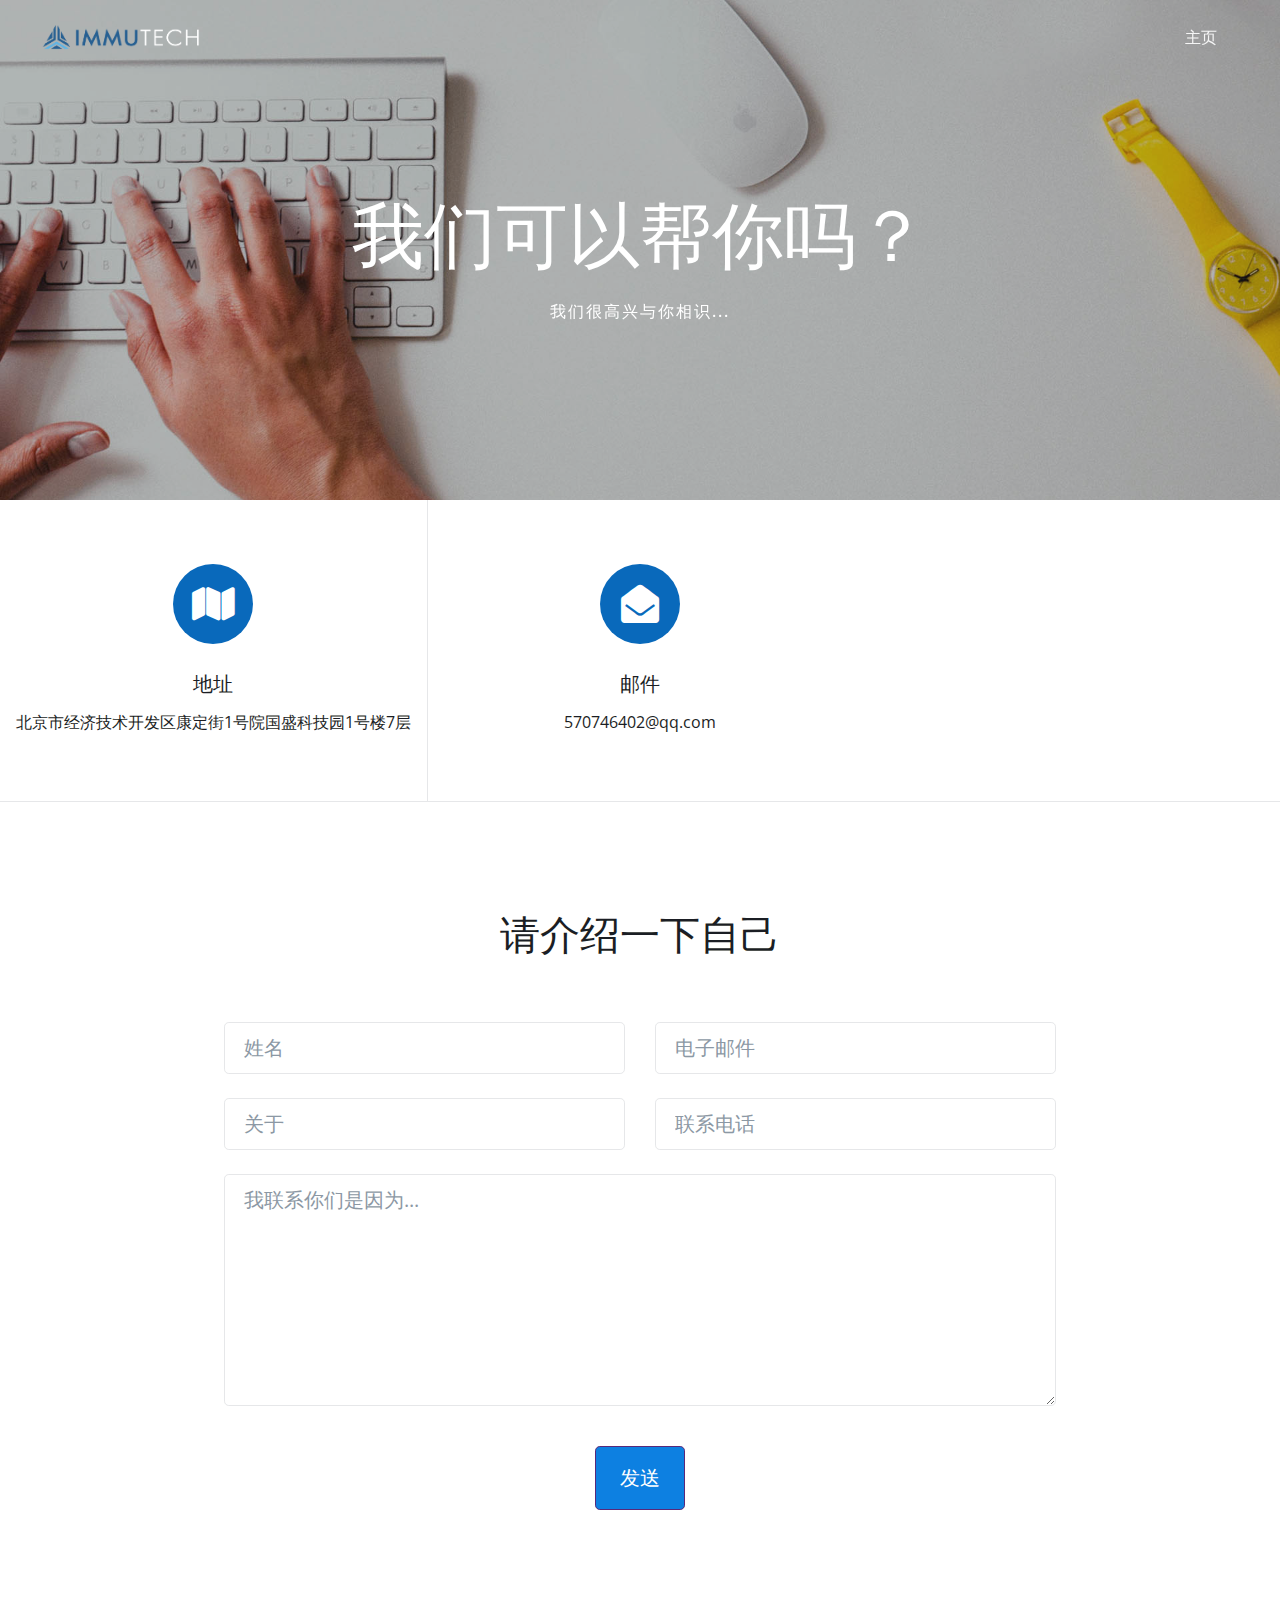
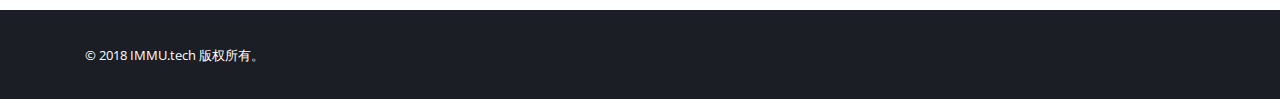
==== commit 461b4827: "Update contacts.html" ====
--- a/contacts.html
+++ b/contacts.html
@@ -112,13 +112,7 @@
           <!-- End Icon Block Column -->
 
           <!-- Icon Block Column -->
-          <div class="col-lg-4 u-icon-block__col u-icon-block__col--left-brd">
-            <span class="u-icon u-icon-primary u-icon--size--xl rounded-circle mb-4">
-              <span class="fas fa-mobile u-icon__inner text-white"></span>
-            </span>
-            <h3 class="h5">联系电话</h3>
-            <p class="mb-0">1-800-643-4500</p>
-          </div>
+         
           <!-- End Icon Block Column -->
 
           <!-- Icon Block Column -->
@@ -145,7 +139,7 @@
           <form class="text-center w-md-75 mx-auto" action="#">
             <div class="row">
               <div class="col-lg-6 form-group mb-4">
-                <input class="form-control form-control-lg" placeholder="您贵姓？" type="text">
+                <input class="form-control form-control-lg" placeholder="姓名" type="text">
               </div>
 
               <div class="col-lg-6 form-group mb-4">
@@ -179,7 +173,7 @@
       <div class="container">
         <div class="row">
           <div class="col-md-8 text-center text-md-left mb-3 mb-md-0">
-            <small class="text-white">&copy; 2018 <a class="text-white" href="https://immu.tech"> IMMU.TECH </a>版权所有。</small>
+            <small class="text-white">&copy; 2018 <a class="text-white" href="https://immu.tech"> IMMU.tech </a>版权所有。</small>
           </div>
 
           
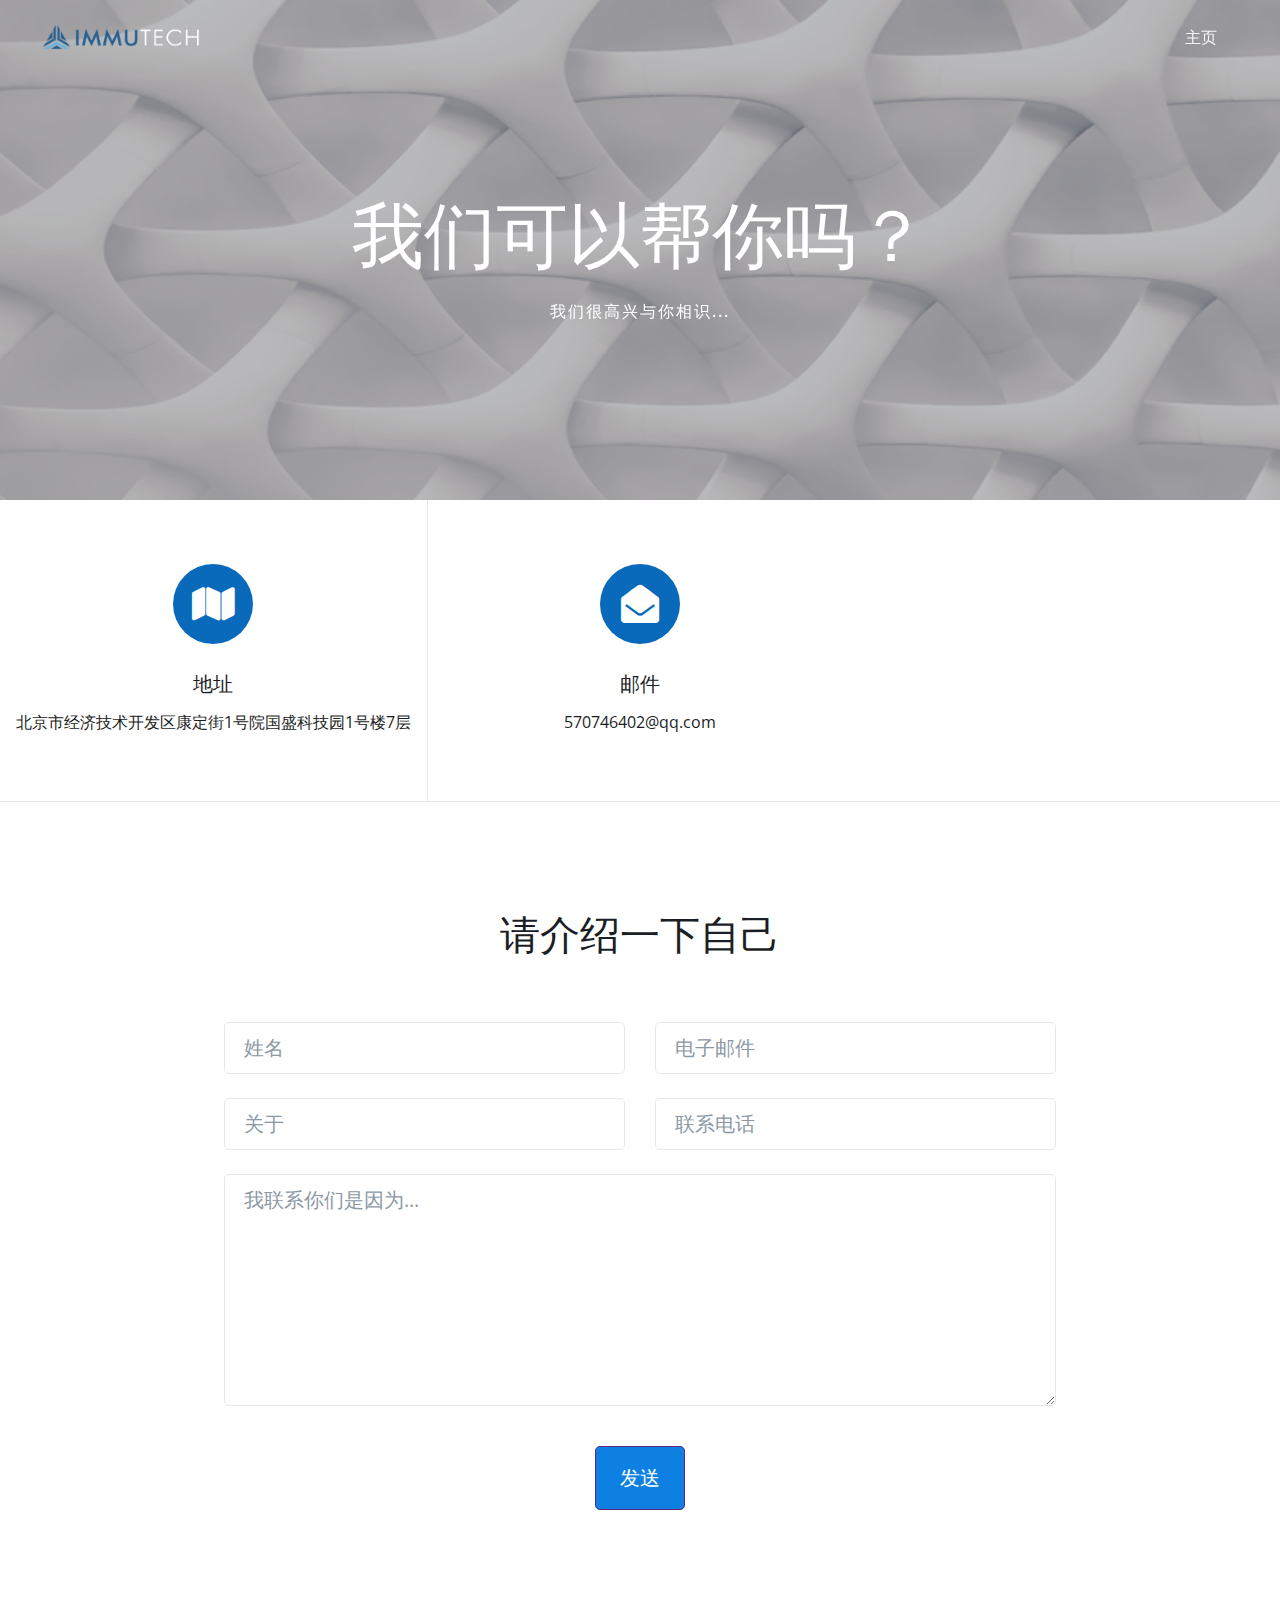
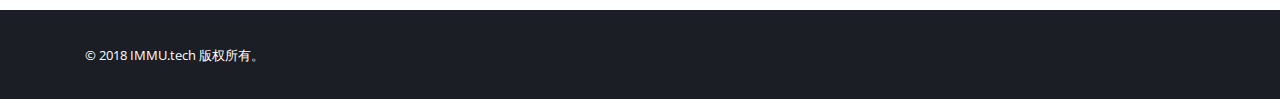
==== commit 2a360c29: "Update contacts.html" ====
--- a/contacts.html
+++ b/contacts.html
@@ -79,7 +79,7 @@
       <!-- End Navbar -->
 
       <!-- Promo Block -->
-      <section class="js-parallax u-promo-block u-promo-block--mheight-500 u-overlay u-overlay--dark text-white" style="background-image: url(assets/img-temp/1920x1080/img7.jpg);">
+      <section class="js-parallax u-promo-block u-promo-block--mheight-500 u-overlay u-overlay--dark text-white" style="background-image: url(assets/img-temp/1920x1080/img3.jpg);">
         <!-- Promo Content -->
         <div class="container u-overlay__inner u-ver-center u-content-space">
           <div class="row justify-content-center">
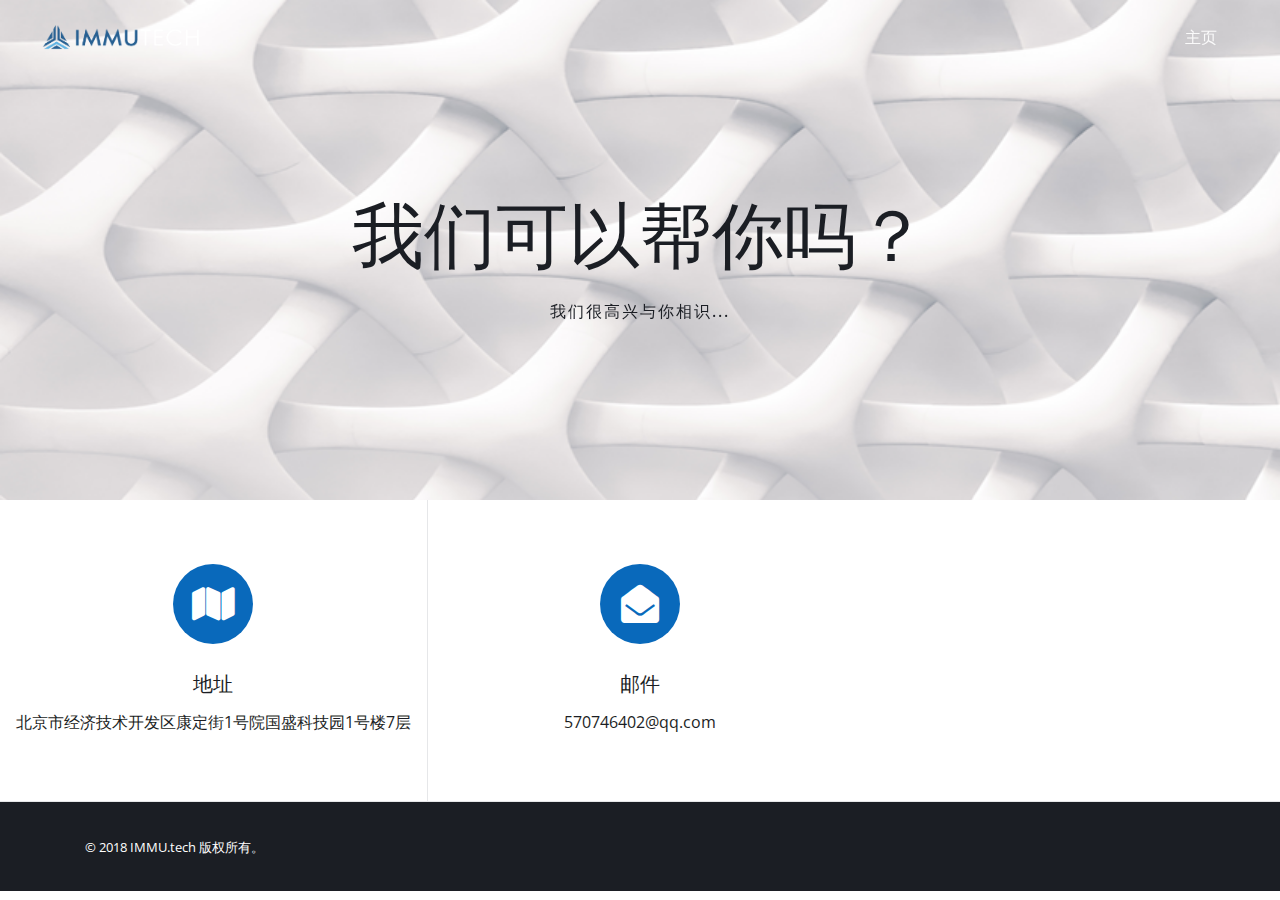
==== commit 46f8e219: "Update contacts.html" ====
--- a/contacts.html
+++ b/contacts.html
@@ -79,7 +79,7 @@
       <!-- End Navbar -->
 
       <!-- Promo Block -->
-      <section class="js-parallax u-promo-block u-promo-block--mheight-500 u-overlay u-overlay--dark text-white" style="background-image: url(assets/img-temp/1920x1080/img3.jpg);">
+      <section class="js-parallax u-promo-block u-promo-block--mheight-500 text-dark" style="background-image: url(assets/img-temp/1920x1080/img3.jpg);">
         <!-- Promo Content -->
         <div class="container u-overlay__inner u-ver-center u-content-space">
           <div class="row justify-content-center">
@@ -129,42 +129,7 @@
       <!-- End Icon Block -->
 
       <!-- Contact Form -->
-      <section class="u-content-space">
-        <div class="container">
-          <header class="text-center w-md-50 mx-auto mb-8">
-            <h2 class="h1">请介绍一下自己</h2>
-            
-          </header>
-
-          <form class="text-center w-md-75 mx-auto" action="#">
-            <div class="row">
-              <div class="col-lg-6 form-group mb-4">
-                <input class="form-control form-control-lg" placeholder="姓名" type="text">
-              </div>
-
-              <div class="col-lg-6 form-group mb-4">
-                <input class="form-control form-control-lg" placeholder="电子邮件" type="email">
-              </div>
-
-              <div class="col-lg-6 form-group mb-4">
-                <input class="form-control form-control-lg" placeholder="关于" type="text">
-              </div>
-
-              <div class="col-lg-6 form-group mb-4">
-                <input class="form-control form-control-lg" placeholder="联系电话" type="tel">
-              </div>
-
-              <div class="col-lg-12 form-group mb-6">
-                <textarea class="form-control form-control-lg" rows="7" placeholder="我联系你们是因为..."></textarea>
-              </div>
-            </div>
-
-            <div class="text-center">
-              <button class="btn btn-lg btn-primary py-3 px-4" type="submit">发送</button>
-            </div>
-          </form>
-        </div>
-      </section>
+      
       <!-- End Contact Form -->
     </main>
 
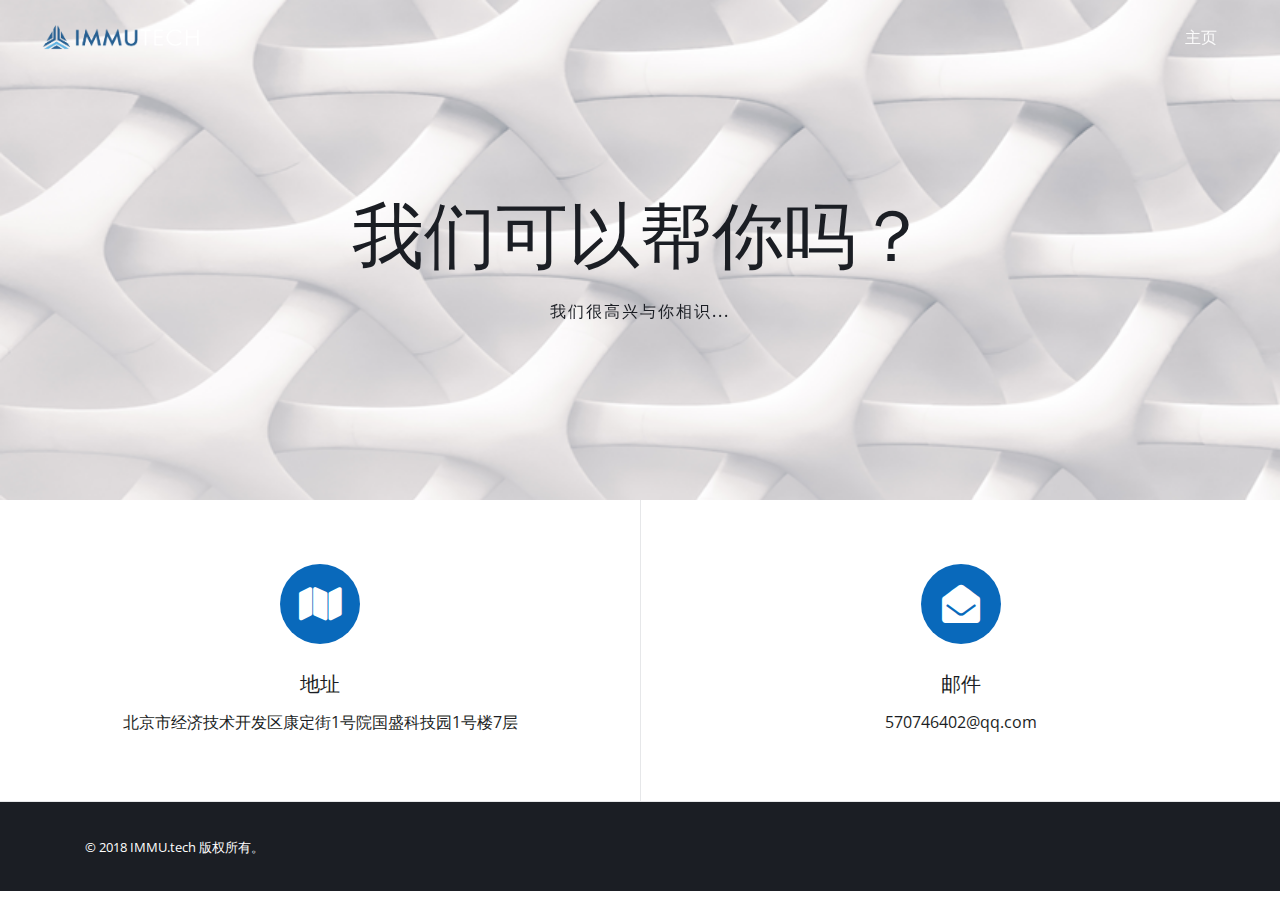
==== commit c414b606: "Update contacts.html" ====
--- a/contacts.html
+++ b/contacts.html
@@ -36,13 +36,7 @@
       }
     </style>
     <!-- Chinese Fonts -->
-    <script type="text/javascript" src="youziku.api.min.js"></script> 
-    <script type="text/javascript"> 
-      
-      $youziku.load("h1", "3a5d641048bb4bfd8fa4d58d7695a85d", "cyjianxk");
-      
-      $youziku.draw(); 
-      </script>
+   
   </head>
   <!-- End Head -->
 
@@ -102,7 +96,7 @@
       <section class="container-fluid">
         <div class="row text-center u-icon-block">
           <!-- Icon Block Column -->
-          <div class="col-lg-4 u-icon-block__col">
+          <div class="col-lg-6 u-icon-block__col">
             <span class="u-icon u-icon-primary u-icon--size--xl rounded-circle mb-4">
               <span class="fas fa-map u-icon__inner text-white"></span>
             </span>
@@ -116,7 +110,7 @@
           <!-- End Icon Block Column -->
 
           <!-- Icon Block Column -->
-          <div class="col-lg-4 u-icon-block__col u-icon-block__col--left-brd">
+          <div class="col-lg-6 u-icon-block__col u-icon-block__col--left-brd">
             <span class="u-icon u-icon-primary u-icon--size--xl rounded-circle mb-4">
               <span class="fas fa-envelope-open u-icon__inner text-white"></span>
             </span>
@@ -138,7 +132,7 @@
       <div class="container">
         <div class="row">
           <div class="col-md-8 text-center text-md-left mb-3 mb-md-0">
-            <small class="text-white">&copy; 2018 <a class="text-white" href="https://immu.tech"> IMMU.tech </a>版权所有。</small>
+            <small class="text-white">&copy; 2018 <a class="text-white" href="http://www.immu.tech"> IMMU.tech </a>版权所有。</small>
           </div>
 
           
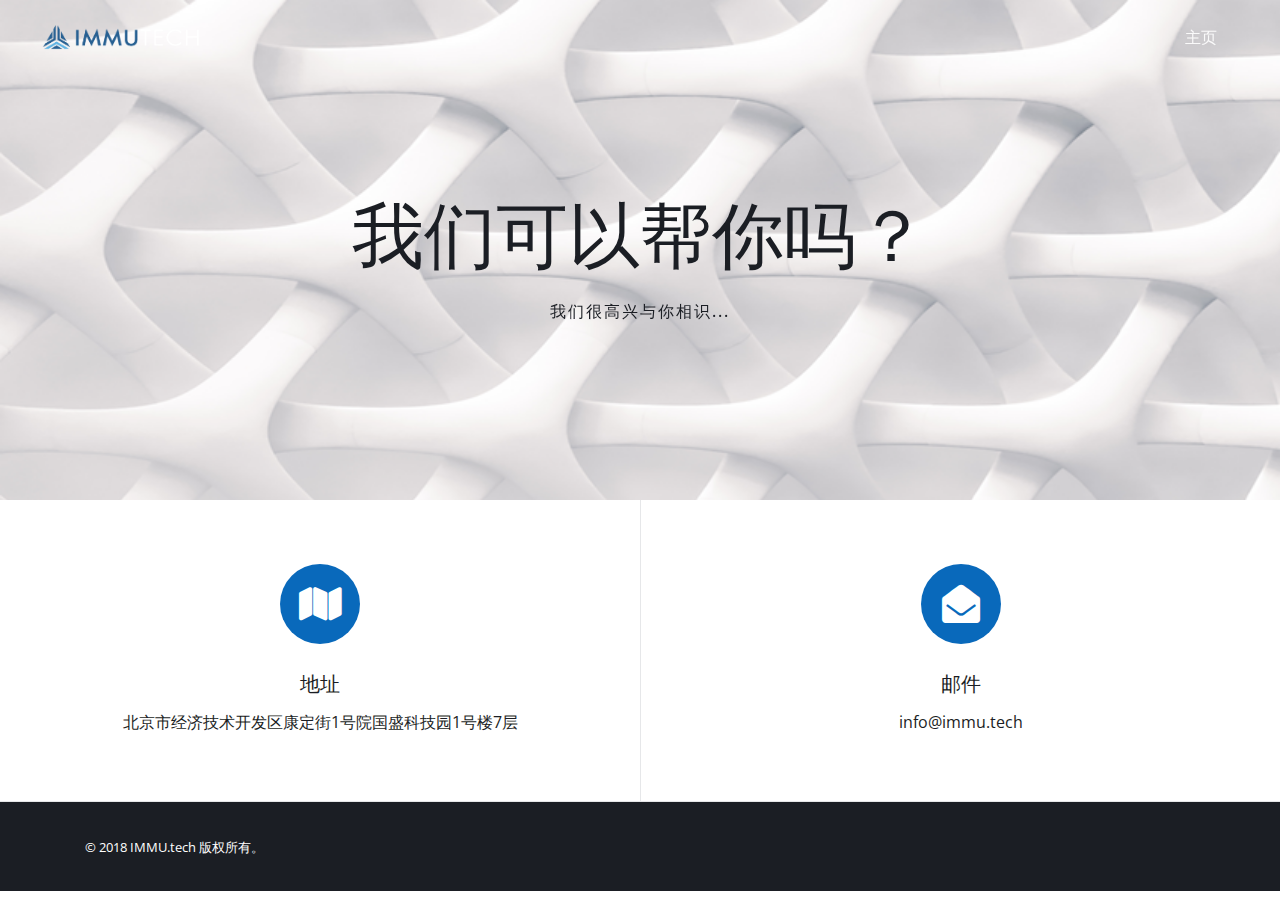
==== commit 36ca4e7c: "Update contacts.html" ====
--- a/contacts.html
+++ b/contacts.html
@@ -115,7 +115,7 @@
               <span class="fas fa-envelope-open u-icon__inner text-white"></span>
             </span>
             <h3 class="h5">邮件</h3>
-            <p class="mb-0">570746402@qq.com</p>
+            <p class="mb-0">info@immu.tech</p>
           </div>
           <!-- End Icon Block Column -->
         </div>
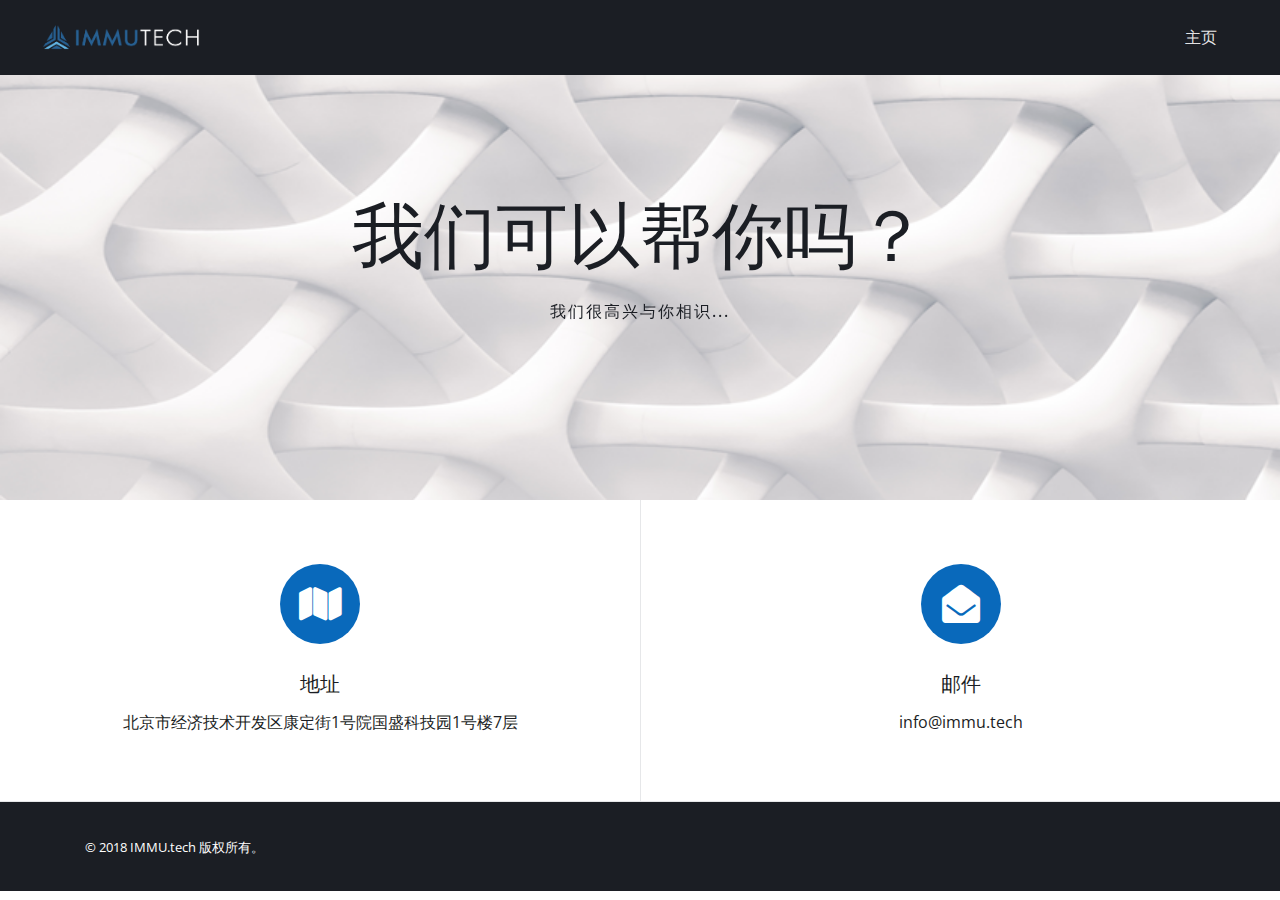
==== commit 5bd03b97: "Update contacts.html" ====
--- a/contacts.html
+++ b/contacts.html
@@ -44,7 +44,7 @@
     <!-- Header -->
     <header>
       <!-- Navbar -->
-      <nav class="js-navbar-scroll navbar fixed-top navbar-expand-lg navbar-dark">
+      <nav class="js-navbar-scroll navbar fixed-top navbar-expand-lg navbar-dark bg-dark">
         <div class="container-fluid">
           <a class="navbar-brand" href="index.html">
             <img src="assets/img/logo-white.png" alt="IMMUTECH LOGO" style="width: 180px;">
